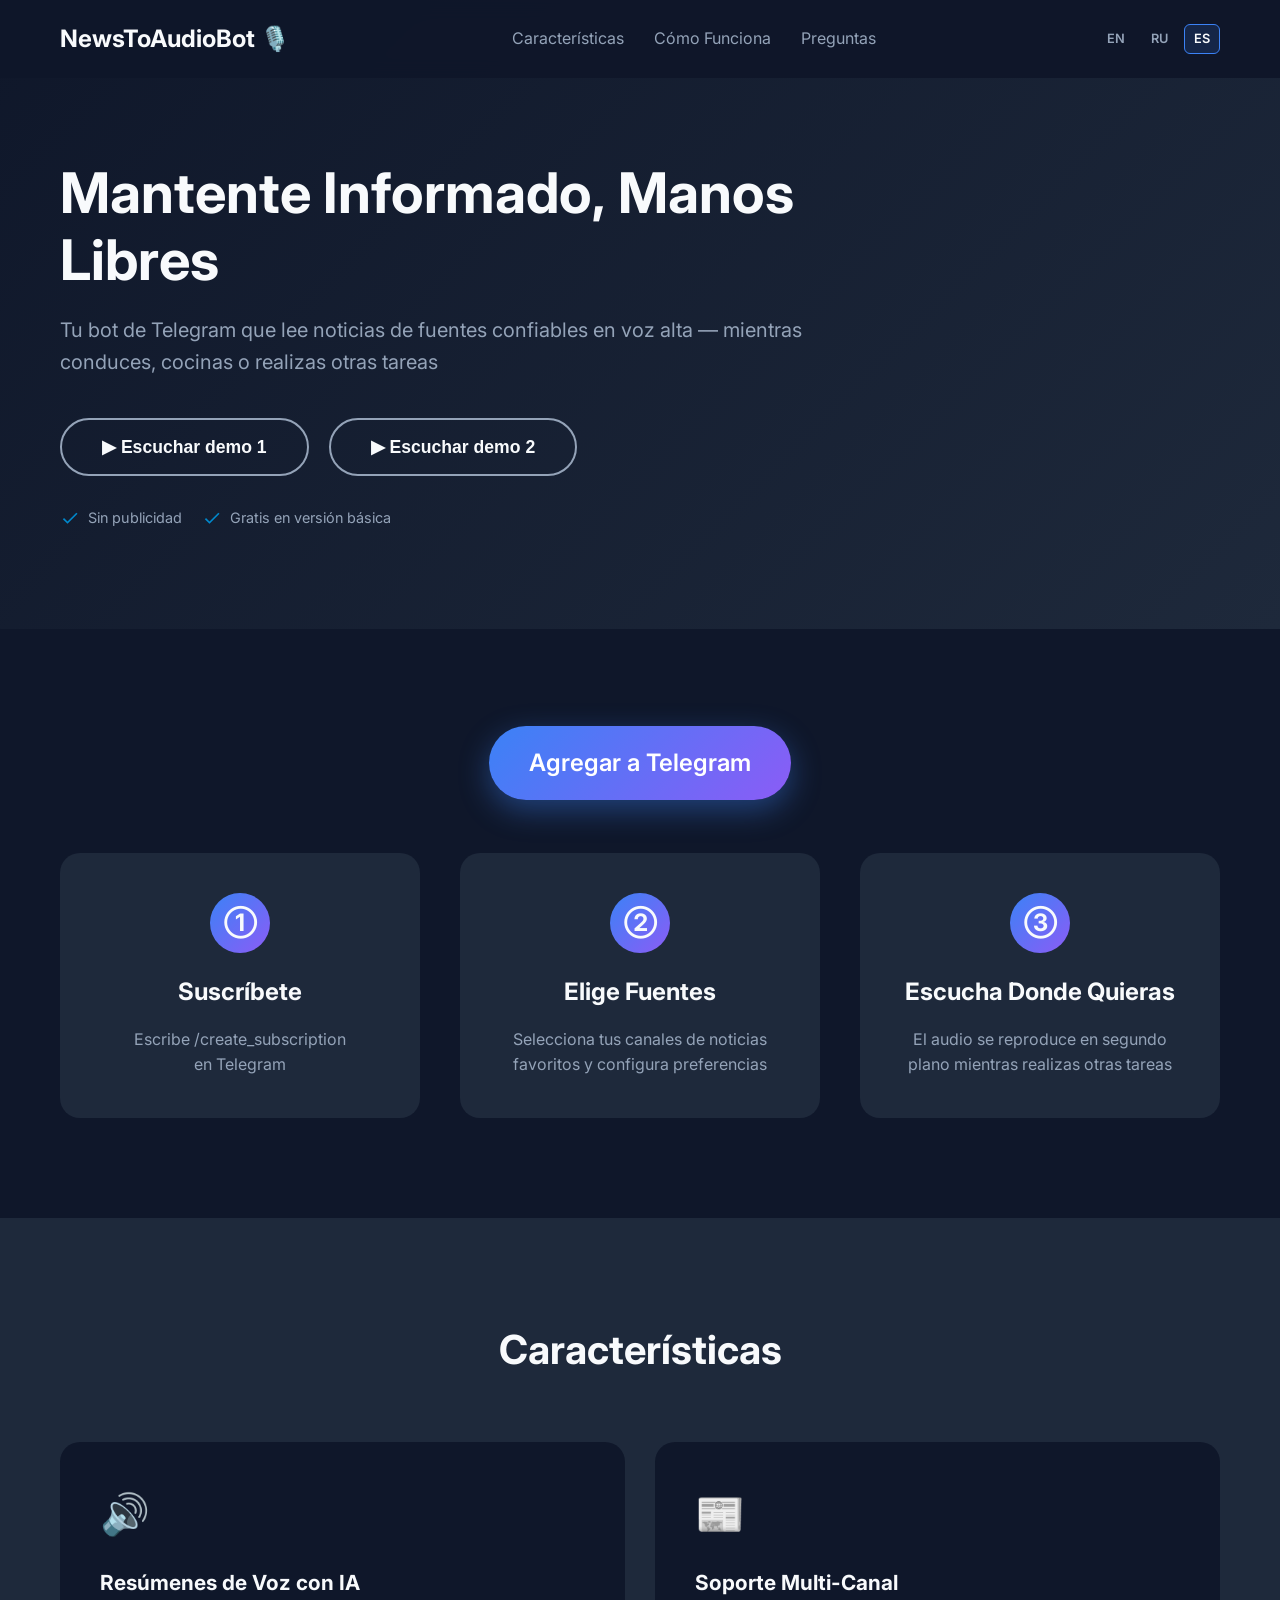
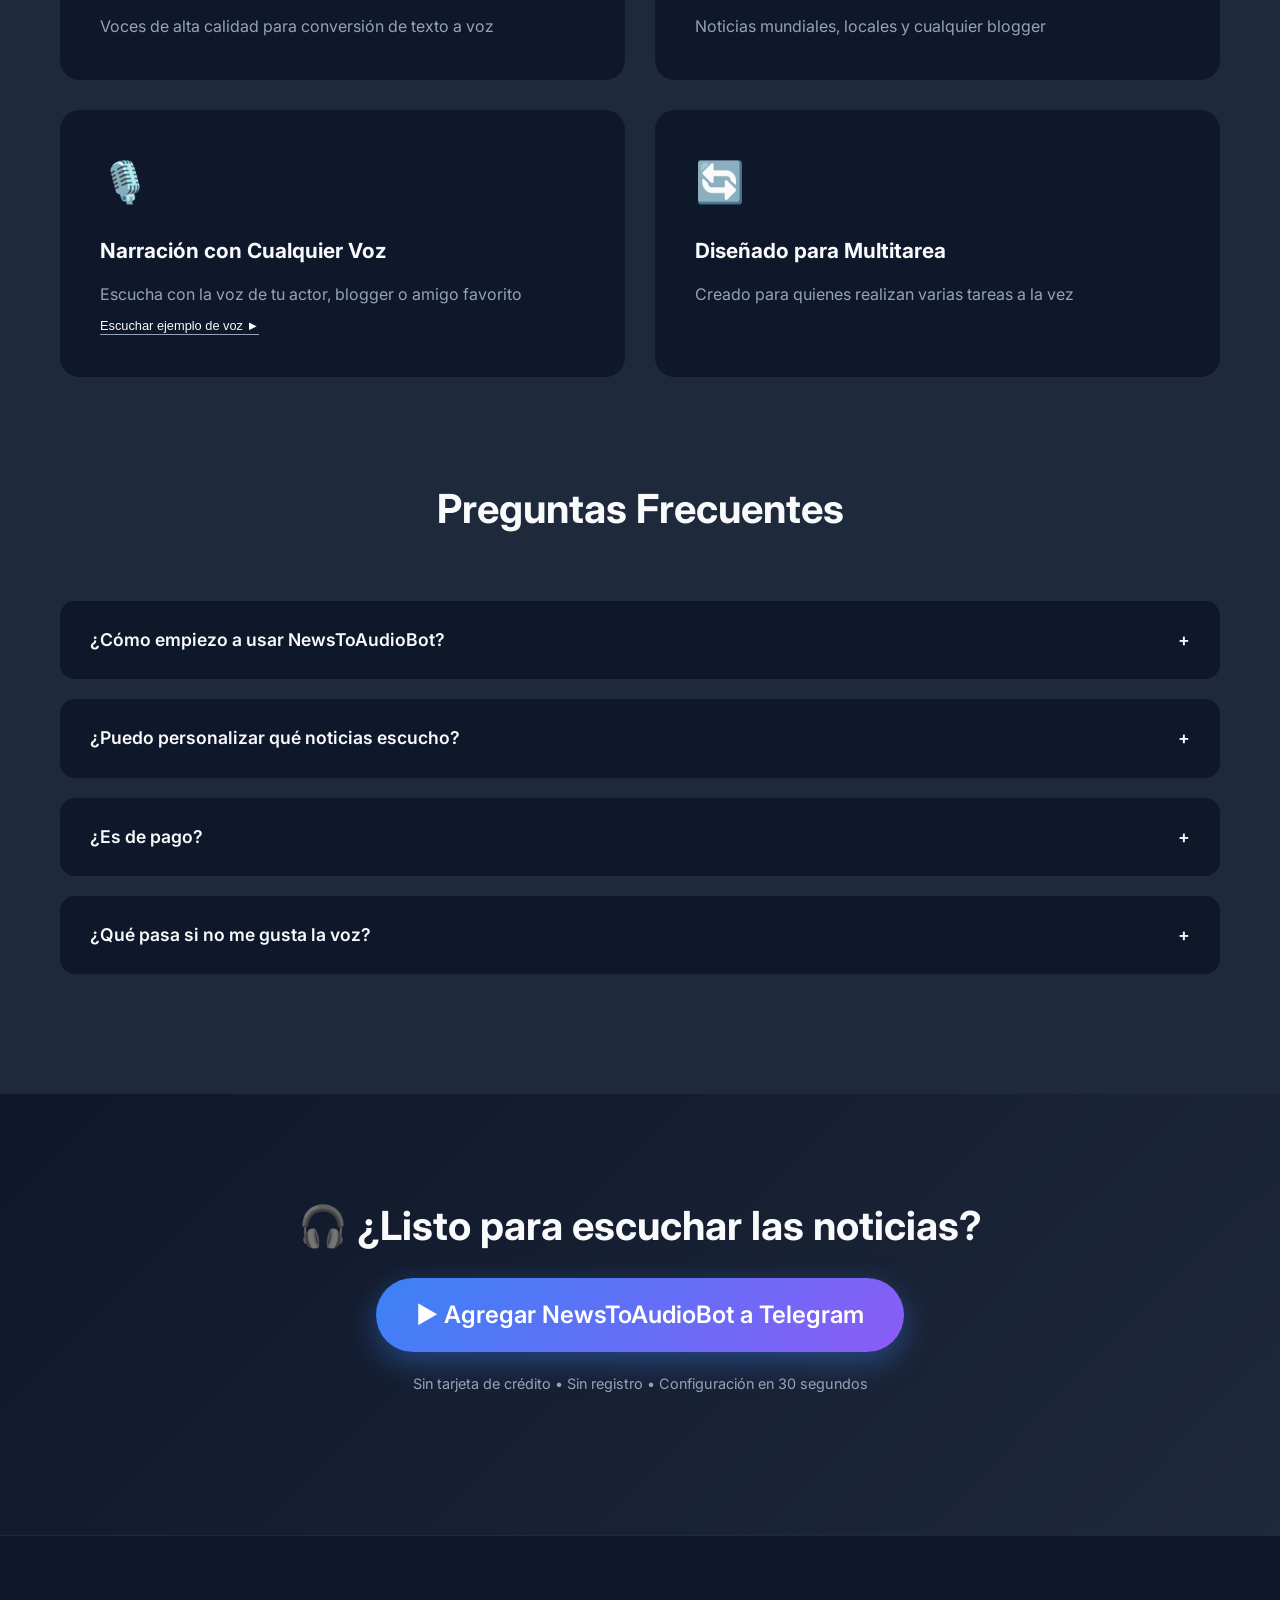
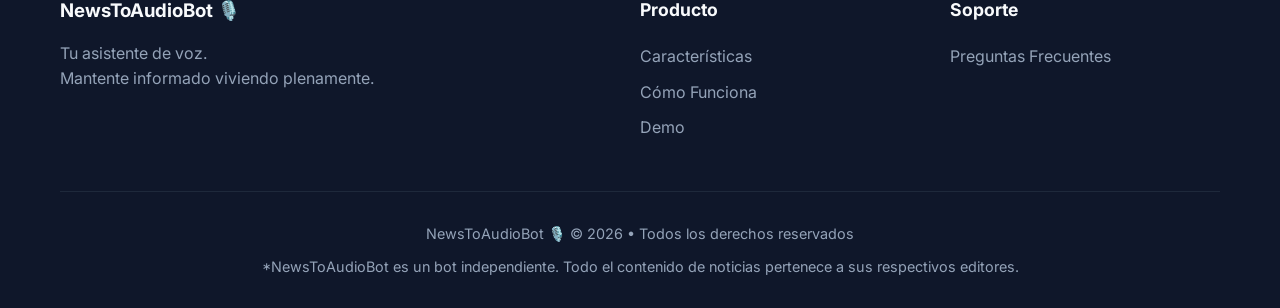
==== es/index.html @ 12ebd25e "En / Ru / Es sites" ====
<!DOCTYPE html>
<html lang="es">

<head>
    <meta charset="UTF-8">
    <meta name="viewport" content="width=device-width, initial-scale=1.0">
    <title>NewsToAudioBot 🎙️ — Mantente Informado, Manos Libres</title>
    <!-- Google Tag Manager -->
    <script>(function(w,d,s,l,i){w[l]=w[l]||[];w[l].push({'gtm.start': new Date().getTime(),event:'gtm.js'});var f=d.getElementsByTagName(s)[0], j=d.createElement(s),dl=l!='dataLayer'?'&l='+l:'';j.async=true;j.src= 'https://www.googletagmanager.com/gtm.js?id='+i+dl;f.parentNode.insertBefore(j,f);})(window,document,'script','dataLayer','GTM-N5Z9DP6G');</script>
    <!-- End Google Tag Manager -->
    <link rel="icon" type="image/svg+xml" href="/favicon.svg">
    <link href="https://fonts.googleapis.com/css2?family=Inter:wght@400;500;600;700&display=swap" rel="stylesheet">
    <link href="/assets/style.css" rel="stylesheet" />
</head>

<body>
    <!-- Google Tag Manager (noscript) -->
    <noscript><iframe src="https://www.googletagmanager.com/ns.html?id=GTM-N5Z9DP6G" height="0" width="0" style="display:none;visibility:hidden"></iframe></noscript>
    <!-- End Google Tag Manager (noscript) -->

    <!-- Navigation -->
    <nav>
        <div class="container nav-content">
            <a href="/es/" class="logo">NewsToAudioBot 🎙️</a>
            <ul class="nav-links">
                <li><a href="#features">Características</a></li>
                <li><a href="#how-it-works">Cómo Funciona</a></li>
                <li><a href="#faq">Preguntas</a></li>
            </ul>
            <div class="lang-switcher">
                <a href="/" class="lang-btn">EN</a>
                <a href="/ru/" class="lang-btn">RU</a>
                <a href="/es/" class="lang-btn active">ES</a>
            </div>
        </div>
    </nav>

    <!-- Hero Section -->
    <section class="hero">
        <div class="container hero-content">
            <div class="hero-text">
                <h1>Mantente Informado,&nbsp;Manos Libres</h1>
                <p>Tu bot de Telegram que lee noticias de fuentes confiables en voz alta — mientras conduces, cocinas o realizas otras tareas</p>
                <a href="https://t.me/news_to_audo_bot" class="btn btn-primary fly-btn" target="_blank">Agregar a Telegram</a>
                <div class="cta-buttons">
                    <button class="btn btn-secondary" data-pause="Pausa" id="woman-button">&#9654; Escuchar demo 1</button>
                    <audio src="./assets/woman.ogg" id="woman-sample"></audio>
                    <button class="btn btn-secondary" data-pause="Pausa" id="man-button">&#9654; Escuchar demo 2</button>
                    <audio src="./assets/man.ogg" id="man-sample"></audio>
                </div>
                <div class="trust-badges">
                    <div class="badge">
                        <svg viewBox="0 0 24 24">
                            <path d="M9 16.17L4.83 12l-1.42 1.41L9 19 21 7l-1.41-1.41z" />
                        </svg>
                        Sin publicidad
                    </div>
                    <div class="badge">
                        <svg viewBox="0 0 24 24">
                            <path d="M9 16.17L4.83 12l-1.42 1.41L9 19 21 7l-1.41-1.41z" />
                        </svg>
                        Gratis en versión básica
                    </div>
                </div>
            </div>
        </div>
    </section>

    <!-- How It Works -->
    <section class="how-it-works" id="how-it-works">
        <div class="container">
            <h2 class="section-title">Cómo Funciona</h2>
            <div class="steps-grid">
                <div class="step-card">
                    <div class="step-number">①</div>
                    <h3>Suscríbete</h3>
                    <p>Escribe /create_subscription en&nbsp;Telegram</p>
                </div>
                <div class="step-card">
                    <div class="step-number">②</div>
                    <h3>Elige Fuentes</h3>
                    <p>Selecciona tus canales de noticias favoritos y configura preferencias</p>
                </div>
                <div class="step-card">
                    <div class="step-number">③</div>
                    <h3>Escucha Donde Quieras</h3>
                    <p>El audio se reproduce en segundo plano mientras realizas otras tareas</p>
                </div>
            </div>
        </div>
    </section>

    <!-- Features -->
    <section class="features" id="features">
        <div class="container">
            <h2 class="section-title">Características</h2>
            <div class="features-grid">
                <div class="feature-card">
                    <div class="feature-icon">🔊</div>
                    <h3>Resúmenes de Voz con IA</h3>
                    <p>Voces de alta calidad para conversión de texto a voz</p>
                </div>
                <div class="feature-card">
                    <div class="feature-icon">📰</div>
                    <h3>Soporte Multi-Canal</h3>
                    <p>Noticias mundiales, locales y cualquier blogger</p>
                </div>
                <div class="feature-card">
                    <div class="feature-icon">🎙️</div>
                    <h3>Narración con Cualquier Voz</h3>
                    <p>Escucha con la voz de tu actor, blogger o amigo favorito</p>
                    <button class="example-btn" data-stop="Detener &#9208;" id="example-button" type="button">Escuchar ejemplo de voz &#9658;</button>
                    <audio src="./assets/demo.ogg" id="example-sample"></audio>
                </div>
                <div class="feature-card">
                    <div class="feature-icon">🔄</div>
                    <h3>Diseñado para Multitarea</h3>
                    <p>Creado para quienes realizan varias tareas a la vez</p>
                </div>
            </div>
        </div>
    </section>

    <!-- FAQ -->
    <section class="faq" id="faq">
        <div class="container">
            <h2 class="section-title">Preguntas Frecuentes</h2>
            <div class="faq-item">
                <div class="faq-question">
                    ¿Cómo empiezo a usar NewsToAudioBot?
                    <span>+</span>
                </div>
                <div class="faq-answer">
                    Simplemente toca "Agregar a Telegram", escribe /create_subscription y sigue la configuración rápida. No se requiere correo electrónico ni registro.
                </div>
            </div>
            <div class="faq-item">
                <div class="faq-question">
                    ¿Puedo personalizar qué noticias escucho?
                    <span>+</span>
                </div>
                <div class="faq-answer">
                    ¡Sí! Sigue las instrucciones de configuración y agrega los canales que te interesen.
                </div>
            </div>
            <div class="faq-item">
                <div class="faq-question">
                    ¿Es de pago?
                    <span>+</span>
                </div>
                <div class="faq-answer">
                    No, la versión básica incluye un canal de forma gratuita.
                </div>
            </div>
            <div class="faq-item">
                <div class="faq-question">
                    ¿Qué pasa si no me gusta la voz?
                    <span>+</span>
                </div>
                <div class="faq-answer">
                    Para usar una voz única, necesitas una grabación de audio de 20 segundos como muestra de voz.
                </div>
            </div>
        </div>
    </section>

    <!-- Final CTA -->
    <section class="final-cta">
        <div class="container">
            <h2>🎧 ¿Listo para escuchar las noticias?</h2>
            <a href="https://t.me/news_to_audo_bot" target="_blank" class="btn btn-primary">&#9654; Agregar NewsToAudioBot a Telegram</a>
            <p style="margin-top: 20px; font-size: 0.9rem; color: var(--text-muted);">Sin tarjeta de crédito &bull; Sin registro &bull; Configuración en 30 segundos</p>
        </div>
    </section>

    <!-- Footer -->
    <footer>
        <div class="container">
            <div class="footer-content">
                <div class="footer-brand">
                    <h3>NewsToAudioBot 🎙️</h3>
                    <p>Tu asistente de voz.<br />Mantente informado viviendo plenamente.</p>
                </div>
                <div class="footer-links">
                    <h4>Producto</h4>
                    <ul>
                        <li><a href="#features">Características</a></li>
                        <li><a href="#how-it-works">Cómo Funciona</a></li>
                        <li><a href="#demo">Demo</a></li>
                    </ul>
                </div>
                <div class="footer-links">
                    <h4>Soporte</h4>
                    <ul>
                        <li><a href="#faq">Preguntas Frecuentes</a></li>
                    </ul>
                </div>
            </div>
            <div class="footer-bottom">
                <p>NewsToAudioBot 🎙️ &copy; 2026 &bull; Todos los derechos reservados</p>
                <p style="margin-top: 10px;">*NewsToAudioBot es un bot independiente. Todo el contenido de noticias pertenece a sus respectivos editores.</p>
            </div>
        </div>
    </footer>
    <script src="/assets/script.js"></script>

</body>

</html>
---- assets/style.css ----
* {
     margin: 0;
     padding: 0;
     box-sizing: border-box;
 }

 :root {
     --telegram-blue: #0088cc;
     --deep-navy: #0f172a;
     --accent-blue: #3b82f6;
     --accent-purple: #8b5cf6;
     --text-light: #f8fafc;
     --text-muted: #94a3b8;
     --card-bg: #1e293b;
 }

 body {
     font-family: 'Inter', sans-serif;
     background: var(--deep-navy);
     color: var(--text-light);
     line-height: 1.6;
 }

 .container {
     max-width: 1200px;
     margin: 0 auto;
     padding: 0 20px;
 }

 /* Navigation */
 nav {
     padding: 20px 0;
     position: fixed;
     width: 100%;
     min-height: 40px;
     top: 0;
     background: rgba(15, 23, 42, 0.95);
     backdrop-filter: blur(10px);
     z-index: 1000;
 }

 .nav-content {
     display: flex;
     justify-content: space-between;
     align-items: center;
 }

 .logo {
     font-size: 1.5rem;
     font-weight: 700;
     color: var(--text-light);
     text-decoration: none;
 }

 .fly-btn {
     position: fixed;
     left: 50%;
     transform: translateX(-50%);
     bottom: 100px;
     animation: pulse 2s infinite;
     box-shadow: 0 10px 30px rgba(59, 130, 246, 0.6);
 }

 .nav-links {
     display: flex;
     gap: 30px;
     list-style: none;
 }

 .lang-switcher {
     display: flex;
     gap: 6px;
     align-items: center;
 }

 .lang-btn {
     color: var(--text-muted);
     text-decoration: none;
     font-size: 0.8rem;
     font-weight: 600;
     padding: 4px 9px;
     border-radius: 6px;
     border: 1px solid transparent;
     transition: color 0.2s, border-color 0.2s, background 0.2s;
 }

 .lang-btn:hover {
     color: var(--text-light);
     border-color: var(--text-muted);
 }

 .lang-btn.active {
     color: var(--text-light);
     border-color: var(--accent-blue);
     background: rgba(59, 130, 246, 0.15);
 }

 .nav-links a {
     color: var(--text-muted);
     text-decoration: none;
     transition: color 0.3s;
 }

 .nav-links a:hover {
     color: var(--telegram-blue);
 }

 /* Hero Section */
 .hero {
     padding: 160px 0 100px;
     background: linear-gradient(135deg, var(--deep-navy) 0%, #1e293b 100%);
     position: relative;
     overflow: hidden;
 }

 .hero-content {
     display: grid;
     grid-template-columns: 2fr 1fr;
     align-items: center;
 }

 .hero-text h1 {
     font-size: 3.5rem;
     font-weight: 700;
     line-height: 1.2;
     margin-bottom: 20px;
 }

 .hero-text p {
     font-size: 1.25rem;
     color: var(--text-muted);
     margin-bottom: 40px;
 }

 .cta-buttons {
     display: flex;
     gap: 20px;
     margin-bottom: 30px;
 }

 .btn {
     padding: 15px 40px;
     border-radius: 50px;
     font-size: 1.1rem;
     line-height: 1.5rem;
     font-weight: 600;
     cursor: pointer;
     transition: all 0.3s;
     text-decoration: none;
     display: inline-flex;
     align-items: center;
     justify-content: center;
     transition: transform 0.3s, box-shadow 0.3s;
 }

 .btn-primary {
     font-size: 1.5rem;
     padding: 25px 40px;
     background: linear-gradient(135deg, var(--accent-blue), var(--accent-purple));
     color: white;
     border: none;
     z-index: 7;
     box-shadow: 0 10px 30px rgba(59, 130, 246, 0.4);
 }

 .play-btn-active {
     transform: translateY(-2px);
     box-shadow: 0 10px 30px rgba(59, 130, 246, 0.4);
 }

 .play-btn {
     min-width: 160px;
 }

 .btn-secondary {
     background: transparent;
     color: var(--text-light);
     padding: 15px 40px;
     min-width: 230px;
     border: 2px solid var(--text-muted);
 }

 .btn-secondary:hover {
     border-color: var(--telegram-blue);
     color: var(--telegram-blue);
 }

 .trust-badges {
     display: flex;
     gap: 20px;
     flex-wrap: wrap;
 }

 .badge {
     display: flex;
     align-items: center;
     gap: 8px;
     color: var(--text-muted);
     font-size: 0.9rem;
 }

 .badge svg {
     width: 20px;
     height: 20px;
     fill: var(--telegram-blue);
 }

 /* How It Works */
 .how-it-works {
     padding: 100px 0;
     background: var(--deep-navy);
 }

 .section-title {
     text-align: center;
     font-size: 2.5rem;
     font-weight: 700;
     margin-bottom: 60px;
 }

 .steps-grid {
     display: grid;
     grid-template-columns: repeat(3, 1fr);
     gap: 40px;
 }

 .step-card {
     background: var(--card-bg);
     padding: 40px;
     border-radius: 20px;
     text-align: center;
     transition: transform 0.3s;
 }

 .step-card:hover {
     transform: translateY(-10px);
 }

 .step-number {
     width: 60px;
     height: 60px;
     background: linear-gradient(135deg, var(--accent-blue), var(--accent-purple));
     border-radius: 50%;
     display: flex;
     align-items: center;
     justify-content: center;
     font-size: 1.5rem;
     font-weight: 700;
     margin: 0 auto 20px;
 }

 .step-card h3 {
     font-size: 1.5rem;
     margin-bottom: 15px;
 }

 .step-card p {
     color: var(--text-muted);
 }

 /* Features */
 .features {
     padding: 100px 0;
     background: #1e293b;
 }

 .features-grid {
     display: grid;
     grid-template-columns: repeat(2, 1fr);
     gap: 30px;
 }

 .feature-card {
     background: var(--deep-navy);
     padding: 40px;
     border-radius: 20px;
     transition: transform 0.3s;
 }

 .feature-card:hover {
     transform: translateY(-5px);
 }

 .feature-icon {
     font-size: 2.5rem;
     margin-bottom: 20px;
 }

 .feature-card h3 {
     font-size: 1.3rem;
     margin-bottom: 15px;
 }

 .feature-card p {
     color: var(--text-muted);
 }

 .example-btn {
    background-color: transparent;
    border: none;
    border-bottom: 1px solid var(--text-muted);
    color: var(--text-light);
    cursor: pointer;
    margin-top: 10px;
    font-size: 0.8rem;
    line-height: 1rem;
 }

 /* FAQ */
 .faq {
     padding: 0 0 100px;
     background: #1e293b;
 }

 .faq-item {
     background: var(--deep-navy);
     margin-bottom: 20px;
     border-radius: 15px;
     overflow: hidden;
 }

 .faq-question {
     padding: 25px 30px;
     cursor: pointer;
     display: flex;
     justify-content: space-between;
     align-items: center;
     font-weight: 600;
     font-size: 1.1rem;
 }

 .faq-answer {
     padding: 0 30px 25px;
     color: var(--text-muted);
     display: none;
 }

 .faq-item.active .faq-answer {
     display: block;
 }

 /* Final CTA */
 .final-cta {
     padding: 100px 0;
     background: linear-gradient(135deg, var(--deep-navy) 0%, #1e293b 100%);
     text-align: center;
 }

 .final-cta h2 {
     font-size: 2.5rem;
     margin-bottom: 20px;
 }

 .final-cta p {
     font-size: 1.2rem;
     color: var(--text-muted);
     margin-bottom: 40px;
 }

 /* Footer */
 footer {
     background: var(--deep-navy);
     padding: 60px 0 30px;
     border-top: 1px solid var(--card-bg);
 }

 .footer-content {
     display: grid;
     grid-template-columns: 2fr 1fr 1fr;
     gap: 40px;
     margin-bottom: 40px;
 }

 .footer-brand p {
     color: var(--text-muted);
     margin-top: 15px;
 }

 .footer-links h4 {
     margin-bottom: 20px;
     font-size: 1.1rem;
 }

 .footer-links ul {
     list-style: none;
 }

 .footer-links li {
     margin-bottom: 10px;
 }

 .footer-links a {
     color: var(--text-muted);
     text-decoration: none;
     transition: color 0.3s;
 }

 .footer-links a:hover {
     color: var(--telegram-blue);
 }

 .footer-bottom {
     text-align: center;
     padding-top: 30px;
     border-top: 1px solid var(--card-bg);
     color: var(--text-muted);
     font-size: 0.9rem;
 }

 /* Responsive */
 @media (max-width: 768px) {
     .btn {
         padding: 10px 20px;
         font-size: 1rem;
     }

     .fly-btn {
         padding: 20px 40px;
         font-size: 1.5rem;
         line-height: 3rem;
         white-space: nowrap;
         bottom: 40px;
     }

     .section-title,
     .final-cta h2 {
         font-size: 1.8rem;
         margin-bottom: 30px;
     }

     .step-card {
         padding: 20px;
     }

     .hero {
         padding: 100px 0 40px;
     }

     .hero-content {
         grid-template-columns: 1fr;
         text-align: center;
     }

     .play-btn {
         width: 45%;
         min-width: auto;
     }

     .hero-text h1 {
         font-size: 1.8rem;
     }

     .hero-text p {
         font-size: 1rem;
         margin-bottom: 20px;
     }

     .how-it-works,
     .features,
     .faq,
     .final-cta {
         padding: 40px 0;
     }

     .final-cta p {
         margin-bottom: 0;
     }

     .cta-buttons {
         justify-content: space-evenly;
         flex-direction: column;
         padding: 0;
         gap: 20px;
     }

     .trust-badges {
         justify-content: center;
     }

     .steps-grid {
         grid-template-columns: 1fr;
     }

     .features-grid {
         grid-template-columns: 1fr;
     }

     .footer-content {
         grid-template-columns: 1fr;
         text-align: center;
     }

     .nav-links {
         display: none;
     }
 }

 @keyframes pulse {

     0%,
     100% {
         transform: translateX(-50%) scale(1);
         box-shadow: 0 10px 50px rgba(59, 130, 246, 1);

     }

     50% {
         transform: translateX(-50%) scale(1.05);
         box-shadow: 0 10px 60px rgb(59, 103, 246);
     }
 }
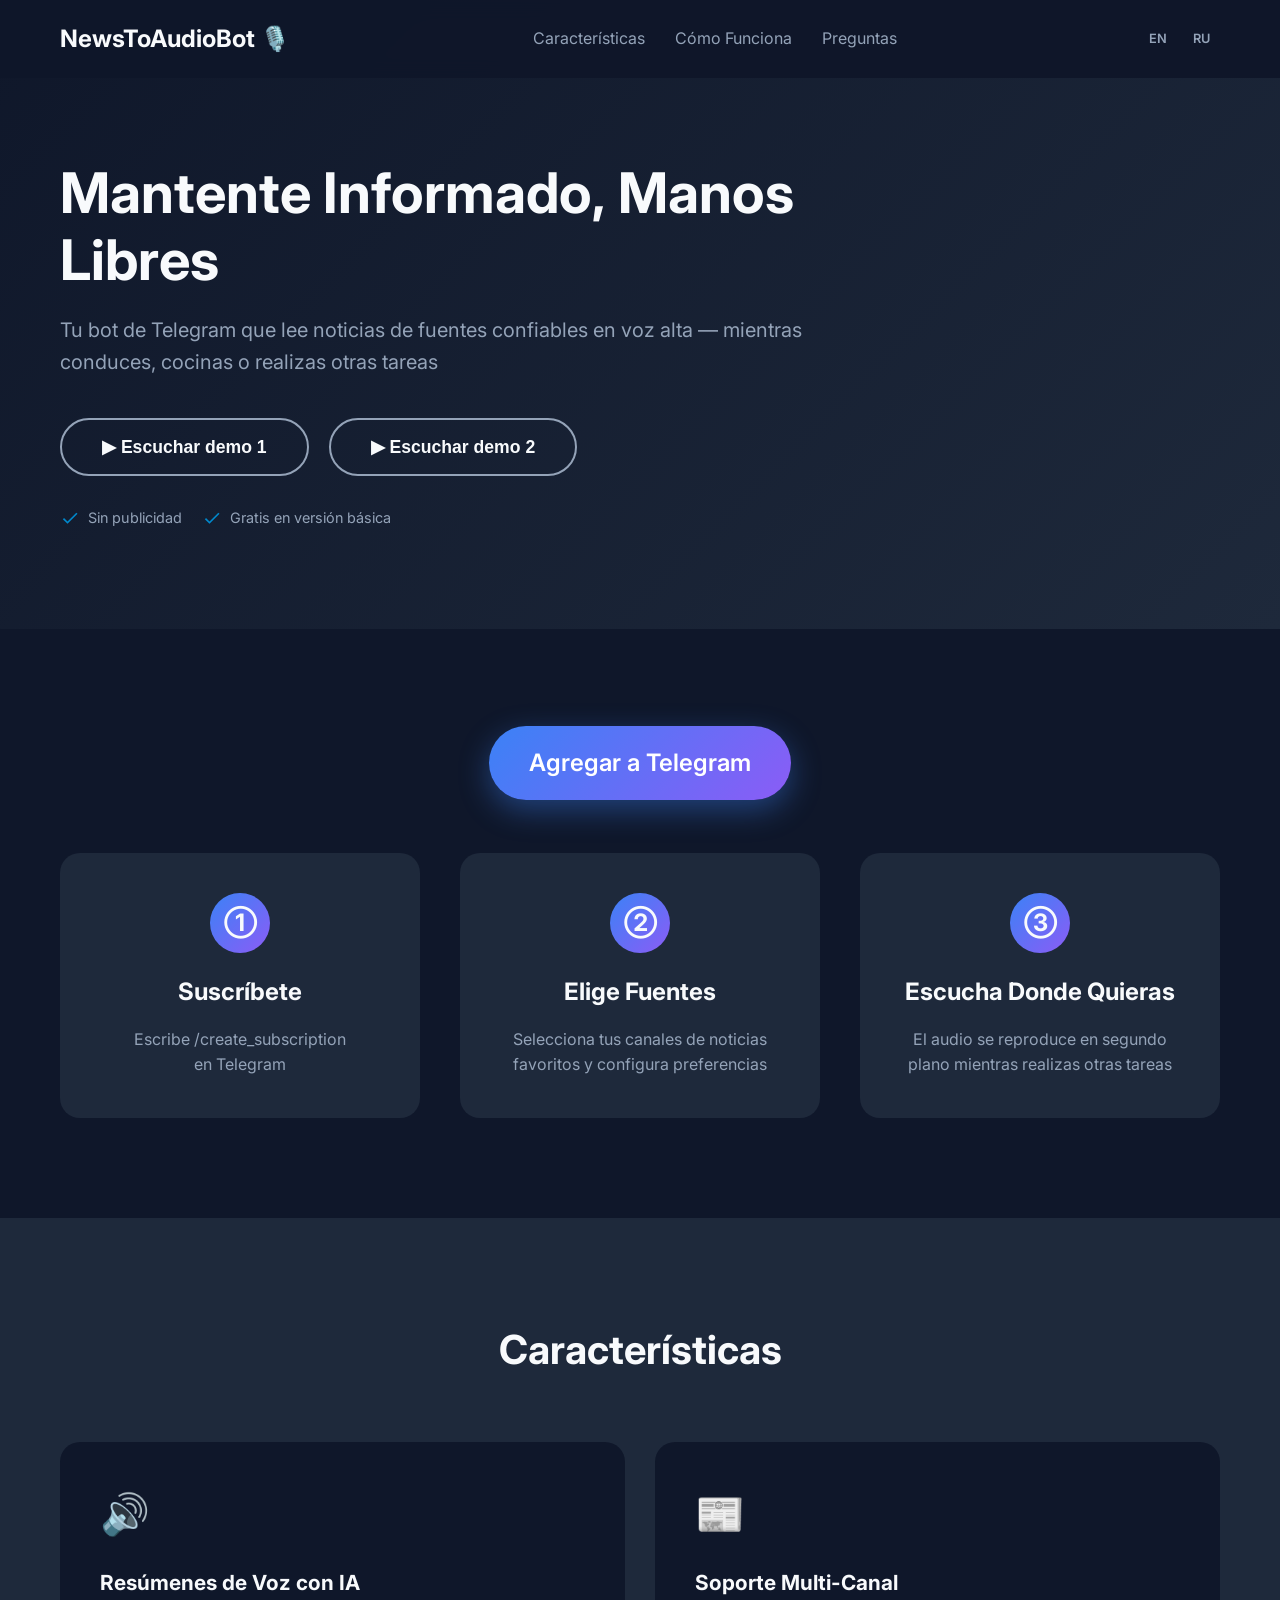
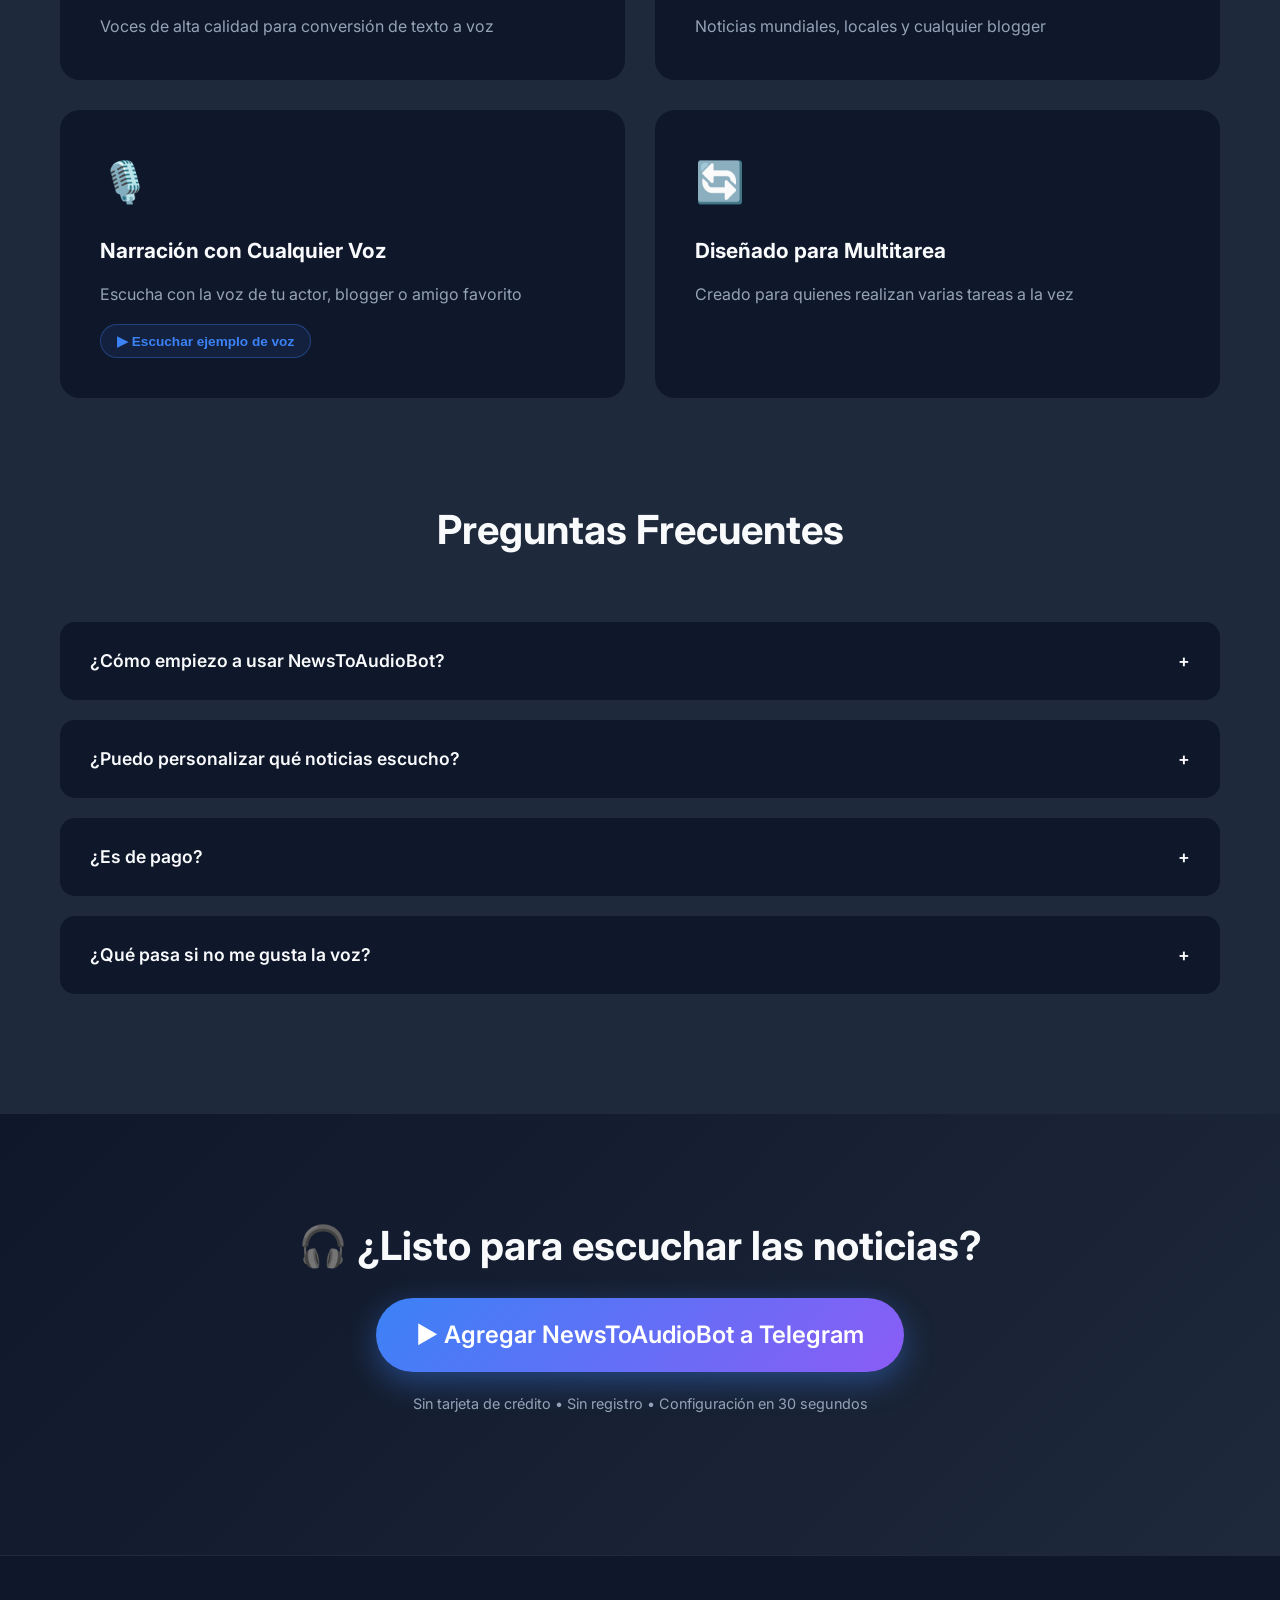
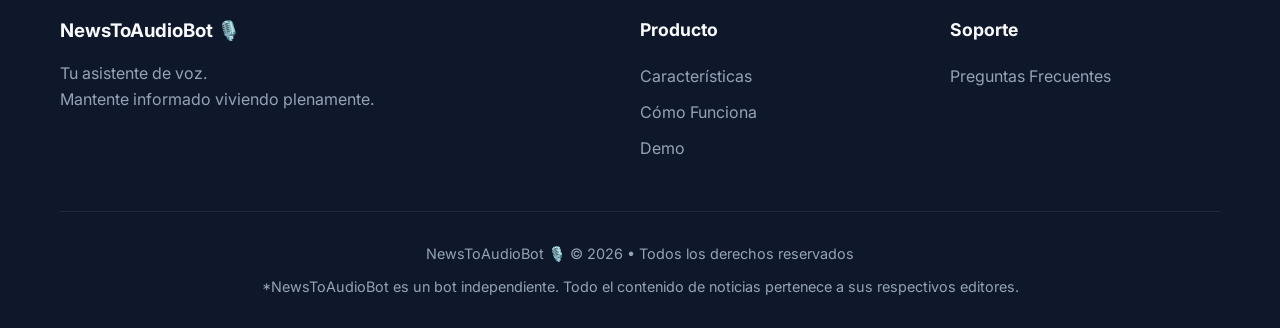
==== commit 21e19ca4: "Voices for each lang" ====
--- a/es/index.html
+++ b/es/index.html
@@ -30,7 +30,6 @@
             <div class="lang-switcher">
                 <a href="/" class="lang-btn">EN</a>
                 <a href="/ru/" class="lang-btn">RU</a>
-                <a href="/es/" class="lang-btn active">ES</a>
             </div>
         </div>
     </nav>
@@ -109,8 +108,8 @@
                     <div class="feature-icon">🎙️</div>
                     <h3>Narración con Cualquier Voz</h3>
                     <p>Escucha con la voz de tu actor, blogger o amigo favorito</p>
-                    <button class="example-btn" data-stop="Detener &#9208;" id="example-button" type="button">Escuchar ejemplo de voz &#9658;</button>
-                    <audio src="./assets/demo.ogg" id="example-sample"></audio>
+                    <button class="example-btn" data-stop="Detener &#9208;" id="example-button" type="button">&#9654; Escuchar ejemplo de voz</button>
+                    <audio src="./assets/custom.ogg" id="example-sample"></audio>
                 </div>
                 <div class="feature-card">
                     <div class="feature-icon">🔄</div>
--- a/assets/style.css
+++ b/assets/style.css
@@ -296,14 +296,24 @@
  }
 
  .example-btn {
-    background-color: transparent;
-    border: none;
-    border-bottom: 1px solid var(--text-muted);
-    color: var(--text-light);
+    display: inline-flex;
+    align-items: center;
+    gap: 6px;
+    background: rgba(59, 130, 246, 0.1);
+    border: 1px solid rgba(59, 130, 246, 0.35);
+    color: var(--accent-blue);
     cursor: pointer;
-    margin-top: 10px;
-    font-size: 0.8rem;
-    line-height: 1rem;
+    margin-top: 16px;
+    font-size: 0.85rem;
+    font-weight: 600;
+    padding: 8px 16px;
+    border-radius: 20px;
+    transition: background 0.2s, border-color 0.2s;
+ }
+
+ .example-btn:hover {
+    background: rgba(59, 130, 246, 0.2);
+    border-color: var(--accent-blue);
  }
 
  /* FAQ */
